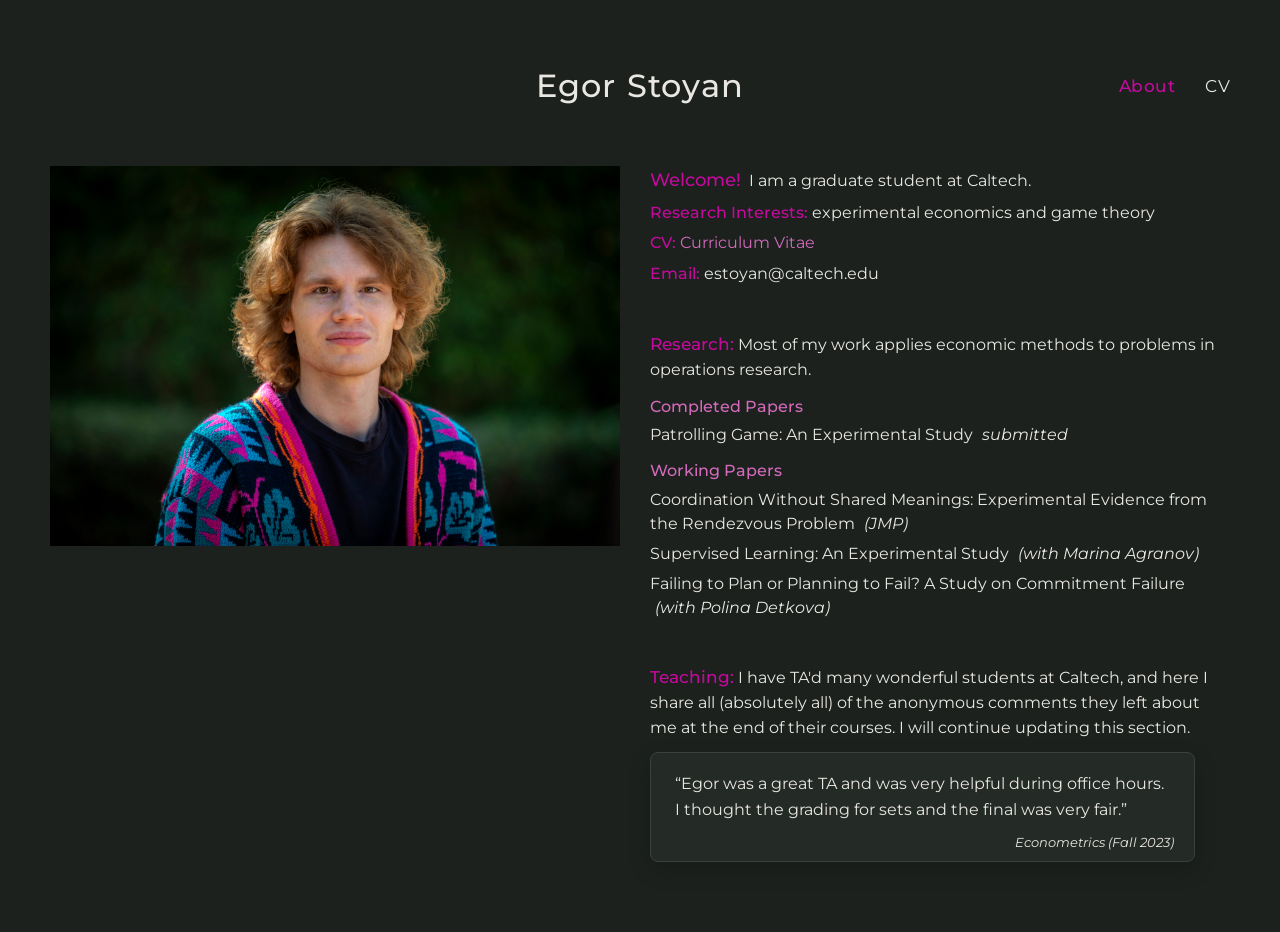
==== index.html @ 287d6bbd "Initial website" ====
<!DOCTYPE html>
<html lang="en">

<head>
    <meta charset="UTF-8">
    <meta name="viewport" content="width=device-width, initial-scale=1.0">

    <title>Egor Stoyan</title>

    <!-- Favicon -->
    <link rel="icon" href="images/favicon.ico">

    <!-- CSS -->
    <link rel="stylesheet" href="css/styles.css">

    <!-- Google Fonts -->
    <link
        href="https://fonts.googleapis.com/css2?family=Montserrat:wght@400;500;600;700&display=swap"
        rel="stylesheet">
</head>

<body>

    <!-- =========================
         HEADER
         ========================= -->

    <header class="site-header">

        <div class="site-name">
            Egor Stoyan
        </div>

        <nav class="navbar-links-container">

            <a href="/" class="current-page">
                About
            </a>

            <a href="cv.html">
                CV
            </a>

        </nav>

    </header>


    <!-- =========================
         PAGE CONTENT
         ========================= -->

    <div class="page-container">

        <div class="container">

            <div class="image">
                <img
                    src="images/your_image.jpg"
                    alt="Egor Stoyan"
                    width="570"
                    height="380">
            </div>

            <div class="text">


                <!-- =========================
                     PROFILE
                     ========================= -->

                <div class="profile-section">

                    <p class="intro-line">
                        <span class="welcome-inline">Welcome!</span>
                        I am a graduate student at Caltech.
                    </p>

                    <p class="profile-row">
                        <span class="profile-label">Research Interests:</span>
                        experimental economics and game theory
                    </p>

                    <p class="profile-row">
                        <span class="profile-label">CV:</span>
                        <a class="cv-link" href="cv.html">Curriculum Vitae</a>
                    </p>

                    <p class="profile-row">
                        <span class="profile-label">Email:</span>
                        estoyan@caltech.edu
                    </p>

                </div>


                <!-- =========================
                     RESEARCH
                     ========================= -->

                <div class="research-section">

                    <p class="research-line">
                        <span class="research-label">Research:</span>
                        Most of my work applies economic methods to problems in operations research.
                    </p>

                    <p class="subsection-heading">
                        Completed Papers
                    </p>

                    <div class="paper">
                        <span class="paper-title">
                            Patrolling Game: An Experimental Study
                        </span>
                        <span class="paper-note">
                            submitted
                        </span>
                    </div>

                    <p class="subsection-heading working-heading">
                        Working Papers
                    </p>

                    <div class="paper">
                        <span class="paper-title">
                            Coordination Without Shared Meanings: Experimental Evidence from the Rendezvous Problem
                        </span>
                        <span class="paper-note">
                            (JMP)
                        </span>
                    </div>

                    <div class="paper">
                        <span class="paper-title">
                            Supervised Learning: An Experimental Study
                        </span>
                        <span class="paper-note">
                            (with Marina Agranov)
                        </span>
                    </div>

                    <div class="paper">
                        <span class="paper-title">
                            Failing to Plan or Planning to Fail? A Study on Commitment Failure
                        </span>
                        <span class="paper-note">
                            (with Polina Detkova)
                        </span>
                    </div>

                </div>


                <!-- =========================
                     TEACHING
                     ========================= -->

                <div class="teaching-section">

                    <p class="teaching-line">
                        <span class="teaching-label">Teaching:</span>
                        I have TA'd many wonderful students at Caltech, and here I share all
                        (absolutely all) of the anonymous comments they left about me at the end
                        of their courses. I will continue updating this section.
                    </p>

                    <div class="feedback-wrapper">

                        <div class="feedback-card" id="feedback-card">

                            <div class="feedback-quote" id="feedback-quote">
                                “Egor was a great TA and was very helpful during office hours.
                                I thought the grading for sets and the final was very fair.”
                            </div>

                            <div class="feedback-course" id="feedback-course">
                                Econometrics (Fall 2023)
                            </div>

                        </div>

                    </div>

                </div>

            </div>

        </div>

    </div>


    <!-- =========================
         FEEDBACK ROTATION
         ========================= -->

    <script>

        const feedbacks = [

            {
                quote: "Egor was a great TA and was very helpful during office hours. I thought the grading for sets and the final was very fair.",
                course: "Econometrics (Fall 2023)"
            },

            {
                quote: "when taking points off on an assignment, maybe explain why you are taking points off rather just doing it.",
                course: "Introduction to Economics (Winter 2025)"
            }

        ];


        let currentFeedback = 0;

        const feedbackCard =
            document.getElementById("feedback-card");

        const feedbackQuote =
            document.getElementById("feedback-quote");

        const feedbackCourse =
            document.getElementById("feedback-course");


        function showNextFeedback() {

            feedbackCard.classList.add("flip-out");

            setTimeout(function () {

                currentFeedback =
                    (currentFeedback + 1) % feedbacks.length;

                feedbackQuote.textContent =
                    "“" + feedbacks[currentFeedback].quote + "”";

                feedbackCourse.textContent =
                    feedbacks[currentFeedback].course;

                feedbackCard.classList.remove("flip-out");
                feedbackCard.classList.add("flip-in");

                setTimeout(function () {
                    feedbackCard.classList.remove("flip-in");
                }, 450);

            }, 450);
        }


        setInterval(showNextFeedback, 40000);

    </script>

</body>
</html>
---- css/styles.css ----
/* myapp/static/myapp/css/styles.css */


/* =========================
   SPACING SYSTEM
   ========================= */

:root {
    --section-gap: 44px;
    --subsection-gap: 12px;
    --item-gap: 6px;
    --tight-gap: 4px;
}


/* =========================
   GENERAL PAGE STYLES
   ========================= */

body {
    background-color: #1c211e;
    color: #e9e7e2;

    margin: 0;

    font-family: 'Montserrat', sans-serif;
}

.page-container {
    margin-top: 0;
    margin-right: 30px;
    margin-bottom: 30px;
    margin-left: 30px;
}


/* =========================
   HEADER
   ========================= */

.site-header {
    position: relative;

    width: calc(100% - 60px);
    max-width: 1530px;

    min-height: 48px;

    margin: 62px auto 24px auto;
    padding: 0 20px;

    box-sizing: border-box;

    display: flex;
    align-items: center;
    justify-content: center;
}


/* Name */

.site-name {
    color: #e9e7e2;

    font-size: 1.98em;
    font-weight: 500;

    letter-spacing: 1.2px;
    line-height: 1;

    text-align: center;
}


/* About / CV */

.navbar-links-container {
    position: absolute;

    right: 20px;
    top: 50%;

    transform: translateY(-50%);

    display: flex;
    align-items: center;

    gap: 30px;
}

.navbar-links-container a {
    color: #e9e7e2;

    margin: 0;
    padding: 0;

    text-decoration: none;

    font-size: 1.05em;
    font-weight: 400;

    line-height: 1;
    letter-spacing: 0.5px;

    transition: color 0.3s;
}

.navbar-links-container a:hover {
    color: #ffffff;
    text-decoration: none;
}

.navbar-links-container .current-page {
    color: rgb(196, 10, 156);
    font-weight: 500;
}


/* =========================
   MAIN CONTAINER
   ========================= */

.container {
    padding: 32px 20px 40px 20px;

    display: flex;
    align-items: flex-start;
    justify-content: center;

    max-width: 1530px;
    margin: 0 auto;
}


/* =========================
   IMAGE
   ========================= */

.image {
    margin-right: 30px;
    flex-shrink: 0;
}


/* =========================
   MAIN TEXT
   ========================= */

.text {
    max-width: 890px;
    flex: 1;
}

p {
    margin: 0;
    line-height: 1.55;
}


/* =========================
   LINKS
   ========================= */

a {
    color: #a8c3b0;
    text-decoration: none;
}

a:hover {
    color: #ffffff;
    text-decoration: underline;
}


/* =========================
   PROFILE SECTION
   ========================= */

.profile-section {
    margin: 0;
}

.intro-line {
    margin-bottom: var(--item-gap);
}

.welcome-inline {
    color: rgb(196, 10, 156);

    font-weight: 500;
    font-size: 1.15em;

    margin-right: 4px;
}

.profile-row {
    margin-bottom: var(--item-gap);
}

.profile-row:last-child {
    margin-bottom: 0;
}

.profile-label {
    color: rgb(196, 10, 156);
    font-weight: 500;
}

.cv-link {
    color: #d36abb;
}

.cv-link:hover {
    color: rgb(196, 10, 156);
    text-decoration: underline;
}


/* =========================
   RESEARCH SECTION
   ========================= */

.research-section {
    margin-top: var(--section-gap);
}

.research-line {
    margin-bottom: var(--subsection-gap);
}

.research-label {
    color: rgb(196, 10, 156);

    font-weight: 500;
    font-size: 1.08em;
}


/* =========================
   RESEARCH SUBSECTIONS
   ========================= */

.subsection-heading {
    color: #d36abb;

    font-weight: 500;
    font-size: 1em;

    margin-top: 0;
    margin-bottom: var(--tight-gap);
}

.working-heading {
    margin-top: var(--subsection-gap);
}


/* =========================
   PAPERS
   ========================= */

.paper {
    margin-bottom: var(--item-gap);
    line-height: 1.5;
}

.paper-title {
    color: #e9e7e2;
    font-weight: 400;
}

.paper-note {
    color: #e9e7e2;

    font-style: italic;

    margin-left: 5px;

    white-space: nowrap;
}


/* =========================
   TEACHING SECTION
   ========================= */

.teaching-section {
    margin-top: var(--section-gap);
    width: 100%;
}

.teaching-line {
    width: 100%;
    margin-bottom: 0;
}

.teaching-label {
    color: rgb(196, 10, 156);

    font-weight: 500;
    font-size: 1.08em;
}


/* =========================
   TEACHING FEEDBACK CARD
   ========================= */

.feedback-wrapper {
    width: 94%;

    margin-top: var(--subsection-gap);
    margin-right: 0;
    margin-bottom: 0;
    margin-left: 0;

    perspective: 1200px;
}

.feedback-card {
    position: relative;

    width: 100%;
    min-height: 110px;

    padding: 18px 24px 36px 24px;

    background-color: #242a26;

    border: 1px solid #3b423d;
    border-radius: 8px;

    box-sizing: border-box;

    box-shadow:
        0 8px 22px rgba(0, 0, 0, 0.18);

    transform-origin: top center;
}


/* Feedback text */

.feedback-quote {
    color: #e9e7e2;

    font-size: 0.98em;
    font-weight: 400;

    line-height: 1.6;
}


/* Course information */

.feedback-course {
    position: absolute;

    right: 20px;
    bottom: 11px;

    color: #e9e7e2;

    font-size: 0.82em;
    font-style: italic;

    white-space: nowrap;
}


/* =========================
   CALENDAR FLIP ANIMATION
   ========================= */

.feedback-card.flip-out {
    animation: flipOut 0.45s ease-in forwards;
}

.feedback-card.flip-in {
    animation: flipIn 0.45s ease-out forwards;
}

@keyframes flipOut {

    from {
        transform: rotateX(0deg);
        opacity: 1;
    }

    to {
        transform: rotateX(-90deg);
        opacity: 0;
    }
}

@keyframes flipIn {

    from {
        transform: rotateX(90deg);
        opacity: 0;
    }

    to {
        transform: rotateX(0deg);
        opacity: 1;
    }
}


/* =========================
   CV PAGE
   ========================= */

.cv-page {
    max-width: 1100px;

    height: calc(100vh - 190px);

    margin: 0 auto;
    padding: 8px 20px 16px 20px;

    box-sizing: border-box;

    display: flex;
    flex-direction: column;
}


/* Download line */

.cv-download {
    margin: 0 0 12px 0;

    font-size: 1em;

    flex-shrink: 0;
}

.cv-download a {
    color: #d36abb;
    font-weight: 500;
}

.cv-download a:hover {
    color: rgb(196, 10, 156);
}


/* PDF */

.cv-pdf-container {
    width: 100%;

    flex: 1;
    min-height: 0;
}

.cv-pdf {
    display: block;

    width: 100%;
    height: 100%;

    border: 1px solid #3b423d;
    border-radius: 6px;

    box-sizing: border-box;

    background-color: #ffffff;
}


/* =========================
   OTHER HIGHLIGHTS
   ========================= */

.highlighted-email {
    color: rgb(196, 10, 156);
}

.news-heading {
    margin-top: var(--section-gap);
    color: rgb(196, 10, 156);
}


/* =========================
   SMALLER SCREENS
   ========================= */

@media (max-width: 900px) {

    .site-header {
        justify-content: flex-start;
    }

    .site-name {
        font-size: 1.7em;
    }

    .navbar-links-container {
        right: 20px;
        gap: 20px;
    }

    .container {
        flex-direction: column;
    }

    .image {
        margin-right: 0;
        margin-bottom: 30px;
    }

    .feedback-wrapper {
        width: 100%;
    }

    .cv-page {
        height: calc(100vh - 180px);
        padding-left: 0;
        padding-right: 0;
    }
}
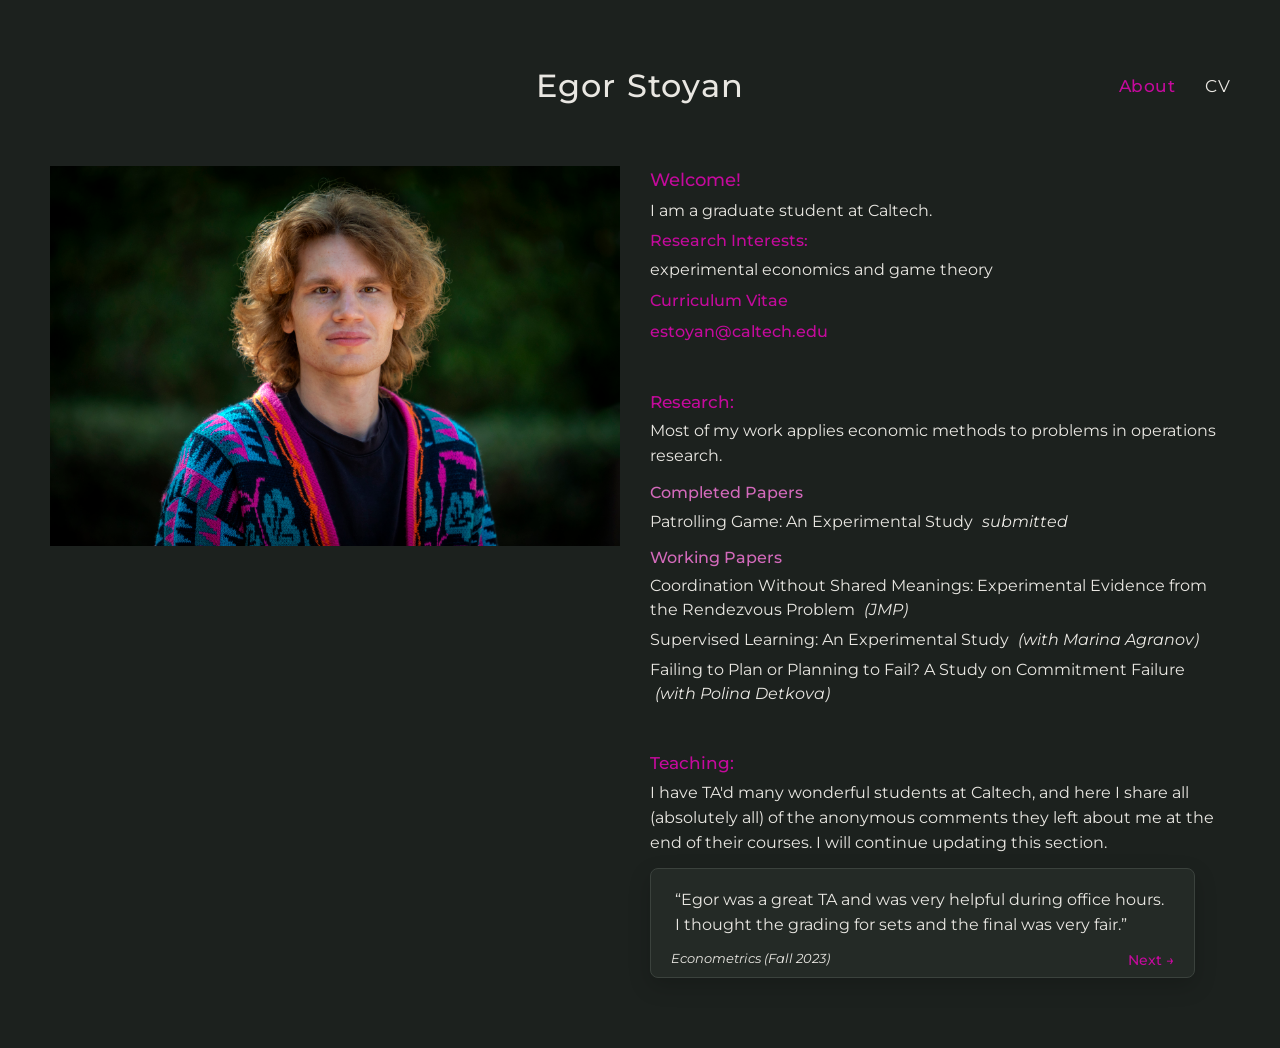
==== commit 82d8b90e: "Update website layout and mobile version" ====
--- a/index.html
+++ b/index.html
@@ -73,22 +73,30 @@
 
                     <p class="intro-line">
                         <span class="welcome-inline">Welcome!</span>
-                        I am a graduate student at Caltech.
+                        <span class="profile-value-block">
+                            I am a graduate student at Caltech.
+                        </span>
                     </p>
 
                     <p class="profile-row">
-                        <span class="profile-label">Research Interests:</span>
-                        experimental economics and game theory
+                        <span class="profile-label profile-label-block">
+                            Research Interests:
+                        </span>
+                        <span class="profile-value-block">
+                            experimental economics and game theory
+                        </span>
                     </p>
 
                     <p class="profile-row">
-                        <span class="profile-label">CV:</span>
-                        <a class="cv-link" href="cv.html">Curriculum Vitae</a>
+                        <a class="cv-link" href="cv.html">
+                            Curriculum Vitae
+                        </a>
                     </p>
 
                     <p class="profile-row">
-                        <span class="profile-label">Email:</span>
-                        estoyan@caltech.edu
+                        <span class="email-highlight">
+                            estoyan@caltech.edu
+                        </span>
                     </p>
 
                 </div>
@@ -178,6 +186,13 @@
                                 Econometrics (Fall 2023)
                             </div>
 
+                            <button
+                                class="feedback-next"
+                                id="feedback-next"
+                                type="button">
+                                Next →
+                            </button>
+
                         </div>
 
                     </div>
@@ -213,6 +228,8 @@
 
 
         let currentFeedback = 0;
+        let isFlipping = false;
+
 
         const feedbackCard =
             document.getElementById("feedback-card");
@@ -223,10 +240,20 @@
         const feedbackCourse =
             document.getElementById("feedback-course");
 
+        const feedbackNext =
+            document.getElementById("feedback-next");
+
 
         function showNextFeedback() {
 
+            if (isFlipping) {
+                return;
+            }
+
+            isFlipping = true;
+
             feedbackCard.classList.add("flip-out");
+
 
             setTimeout(function () {
 
@@ -242,15 +269,32 @@
                 feedbackCard.classList.remove("flip-out");
                 feedbackCard.classList.add("flip-in");
 
+
                 setTimeout(function () {
+
                     feedbackCard.classList.remove("flip-in");
+                    isFlipping = false;
+
                 }, 450);
 
             }, 450);
         }
 
 
-        setInterval(showNextFeedback, 40000);
+        let feedbackTimer =
+            setInterval(showNextFeedback, 40000);
+
+
+        feedbackNext.addEventListener("click", function () {
+
+            clearInterval(feedbackTimer);
+
+            showNextFeedback();
+
+            feedbackTimer =
+                setInterval(showNextFeedback, 40000);
+
+        });
 
     </script>
 
--- a/css/styles.css
+++ b/css/styles.css
@@ -1,4 +1,4 @@
-/* myapp/static/myapp/css/styles.css */
+/* static_site/css/styles.css */
 
 
 /* =========================
@@ -149,6 +149,7 @@
 .text {
     max-width: 890px;
     flex: 1;
+    min-width: 0;
 }
 
 p {
@@ -180,18 +181,25 @@
     margin: 0;
 }
 
+
+/* Welcome + Caltech */
+
 .intro-line {
     margin-bottom: var(--item-gap);
 }
 
 .welcome-inline {
-    color: rgb(196, 10, 156);
-
+    display: block;
+
+    color: rgb(196, 10, 156);
     font-weight: 500;
     font-size: 1.15em;
 
-    margin-right: 4px;
-}
+    margin-bottom: var(--tight-gap);
+}
+
+
+/* Profile rows */
 
 .profile-row {
     margin-bottom: var(--item-gap);
@@ -206,13 +214,34 @@
     font-weight: 500;
 }
 
+.profile-label-block {
+    display: block;
+    margin-bottom: var(--tight-gap);
+}
+
+.profile-value-block {
+    display: block;
+}
+
+
+/* CV */
+
 .cv-link {
-    color: #d36abb;
+    color: rgb(196, 10, 156);
+    font-weight: 500;
 }
 
 .cv-link:hover {
-    color: rgb(196, 10, 156);
+    color: #ffffff;
     text-decoration: underline;
+}
+
+
+/* Email */
+
+.email-highlight {
+    color: rgb(196, 10, 156);
+    font-weight: 500;
 }
 
 
@@ -229,10 +258,14 @@
 }
 
 .research-label {
+    display: block;
+
     color: rgb(196, 10, 156);
 
     font-weight: 500;
     font-size: 1.08em;
+
+    margin-bottom: var(--tight-gap);
 }
 
 
@@ -295,10 +328,14 @@
 }
 
 .teaching-label {
+    display: block;
+
     color: rgb(196, 10, 156);
 
     font-weight: 500;
     font-size: 1.08em;
+
+    margin-bottom: var(--tight-gap);
 }
 
 
@@ -323,7 +360,7 @@
     width: 100%;
     min-height: 110px;
 
-    padding: 18px 24px 36px 24px;
+    padding: 18px 24px 38px 24px;
 
     background-color: #242a26;
 
@@ -351,12 +388,12 @@
 }
 
 
-/* Course information */
+/* Course information — bottom left */
 
 .feedback-course {
     position: absolute;
 
-    right: 20px;
+    left: 20px;
     bottom: 11px;
 
     color: #e9e7e2;
@@ -365,6 +402,41 @@
     font-style: italic;
 
     white-space: nowrap;
+}
+
+
+/* Next — bottom right */
+
+.feedback-next {
+    position: absolute;
+
+    right: 20px;
+    bottom: 9px;
+
+    margin: 0;
+    padding: 0;
+
+    border: none;
+    outline: none;
+    background: none;
+
+    color: rgb(196, 10, 156);
+
+    font-family: 'Montserrat', sans-serif;
+    font-size: 0.86em;
+    font-weight: 500;
+
+    cursor: pointer;
+
+    transition: color 0.2s ease;
+}
+
+.feedback-next:hover {
+    color: #d36abb;
+}
+
+.feedback-next:focus-visible {
+    text-decoration: underline;
 }
 
 
@@ -408,7 +480,7 @@
 
 
 /* =========================
-   CV PAGE
+   CV PAGE — DESKTOP
    ========================= */
 
 .cv-page {
@@ -446,7 +518,7 @@
 }
 
 
-/* PDF */
+/* Embedded PDF */
 
 .cv-pdf-container {
     width: 100%;
@@ -470,6 +542,13 @@
 }
 
 
+/* Mobile CV is hidden on desktop */
+
+.cv-mobile-view {
+    display: none;
+}
+
+
 /* =========================
    OTHER HIGHLIGHTS
    ========================= */
@@ -484,41 +563,346 @@
 }
 
 
-/* =========================
-   SMALLER SCREENS
-   ========================= */
+/* =========================================================
+   TABLETS / SMALLER SCREENS
+   ========================================================= */
 
 @media (max-width: 900px) {
 
+    body {
+        overflow-x: hidden;
+    }
+
+    .page-container {
+        margin-left: 0;
+        margin-right: 0;
+        margin-bottom: 25px;
+    }
+
+
+    /* Header */
+
     .site-header {
-        justify-content: flex-start;
+        position: relative;
+
+        width: 100%;
+        max-width: none;
+        min-height: 0;
+
+        margin: 40px 0 30px 0;
+        padding: 0 24px;
+
+        box-sizing: border-box;
+
+        display: flex;
+        flex-direction: column;
+        align-items: center;
+        justify-content: center;
+
+        gap: 20px;
     }
 
     .site-name {
-        font-size: 1.7em;
+        font-size: 1.85em;
+        text-align: center;
     }
 
     .navbar-links-container {
-        right: 20px;
-        gap: 20px;
-    }
+        position: static;
+
+        right: auto;
+        top: auto;
+
+        transform: none;
+
+        display: flex;
+        justify-content: center;
+        align-items: center;
+
+        gap: 32px;
+    }
+
+
+    /* Main content */
 
     .container {
+        width: 100%;
+        max-width: none;
+
+        padding: 0 24px 35px 24px;
+
+        box-sizing: border-box;
+
+        display: flex;
         flex-direction: column;
-    }
+        align-items: stretch;
+    }
+
+
+    /* Image */
 
     .image {
-        margin-right: 0;
-        margin-bottom: 30px;
-    }
+        width: 100%;
+
+        margin: 0 0 30px 0;
+
+        display: flex;
+        justify-content: center;
+    }
+
+    .image img {
+        width: 100%;
+        max-width: 570px;
+        height: auto;
+
+        display: block;
+    }
+
+
+    /* Text */
+
+    .text {
+        width: 100%;
+        max-width: none;
+        min-width: 0;
+    }
+
+
+    /* Feedback */
 
     .feedback-wrapper {
         width: 100%;
     }
 
+
+    /* =========================
+       CV — MOBILE / TABLET
+       ========================= */
+
     .cv-page {
-        height: calc(100vh - 180px);
-        padding-left: 0;
-        padding-right: 0;
+        width: 100%;
+        max-width: 600px;
+
+        height: auto;
+
+        margin: 0 auto;
+        padding: 10px 24px 40px 24px;
+
+        box-sizing: border-box;
+
+        display: block;
+    }
+
+
+    /* Hide embedded PDF */
+
+    .cv-pdf-container {
+        display: none;
+    }
+
+
+    /* Hide desktop download line */
+
+    .cv-download {
+        display: none;
+    }
+
+
+    /* Show mobile viewer */
+
+    .cv-mobile-view {
+        display: block;
+
+        width: 100%;
+
+        padding: 26px 24px;
+
+        box-sizing: border-box;
+
+        background-color: #242a26;
+
+        border: 1px solid #3b423d;
+        border-radius: 8px;
+
+        text-align: center;
+    }
+
+    .cv-mobile-text {
+        margin: 0 0 20px 0;
+
+        color: #e9e7e2;
+
+        font-size: 0.96em;
+        line-height: 1.55;
+    }
+
+    .cv-mobile-button {
+        display: inline-flex;
+
+        align-items: center;
+        justify-content: center;
+
+        min-height: 44px;
+
+        padding: 0 22px;
+
+        box-sizing: border-box;
+
+        color: rgb(196, 10, 156);
+
+        border: 1px solid rgb(196, 10, 156);
+        border-radius: 6px;
+
+        font-size: 0.95em;
+        font-weight: 500;
+
+        text-decoration: none;
+
+        transition:
+            color 0.2s ease,
+            border-color 0.2s ease;
+    }
+
+    .cv-mobile-button:hover {
+        color: #d36abb;
+        border-color: #d36abb;
+        text-decoration: none;
+    }
+}
+
+
+/* =========================================================
+   PHONES
+   ========================================================= */
+
+@media (max-width: 600px) {
+
+    :root {
+        --section-gap: 34px;
+        --subsection-gap: 10px;
+        --item-gap: 6px;
+        --tight-gap: 4px;
+    }
+
+
+    /* Header */
+
+    .site-header {
+        margin-top: 32px;
+        margin-bottom: 28px;
+
+        padding-left: 18px;
+        padding-right: 18px;
+
+        gap: 18px;
+    }
+
+    .site-name {
+        font-size: 1.75em;
+    }
+
+    .navbar-links-container {
+        gap: 28px;
+    }
+
+    .navbar-links-container a {
+        font-size: 1em;
+    }
+
+
+    /* Main page */
+
+    .container {
+        padding-left: 18px;
+        padding-right: 18px;
+        padding-bottom: 30px;
+    }
+
+
+    /* Photo */
+
+    .image {
+        margin-bottom: 26px;
+    }
+
+    .image img {
+        width: 100%;
+        max-width: 100%;
+        height: auto;
+    }
+
+
+    /* Typography */
+
+    .welcome-inline {
+        font-size: 1.12em;
+    }
+
+    .research-label,
+    .teaching-label {
+        font-size: 1.05em;
+    }
+
+
+    /* Papers */
+
+    .paper {
+        line-height: 1.55;
+    }
+
+    .paper-note {
+        white-space: normal;
+        margin-left: 4px;
+    }
+
+
+    /* Teaching feedback */
+
+    .feedback-wrapper {
+        width: 100%;
+    }
+
+    .feedback-card {
+        min-height: 125px;
+
+        padding: 16px 18px 42px 18px;
+    }
+
+    .feedback-quote {
+        font-size: 0.95em;
+        line-height: 1.55;
+    }
+
+    .feedback-course {
+        left: 18px;
+        bottom: 11px;
+
+        max-width: 65%;
+
+        font-size: 0.75em;
+
+        white-space: normal;
+    }
+
+    .feedback-next {
+        right: 18px;
+        bottom: 9px;
+    }
+
+
+    /* CV */
+
+    .cv-page {
+        padding-left: 18px;
+        padding-right: 18px;
+        padding-bottom: 30px;
+    }
+
+    .cv-mobile-view {
+        padding: 24px 18px;
+    }
+
+    .cv-mobile-button {
+        width: 100%;
     }
 }
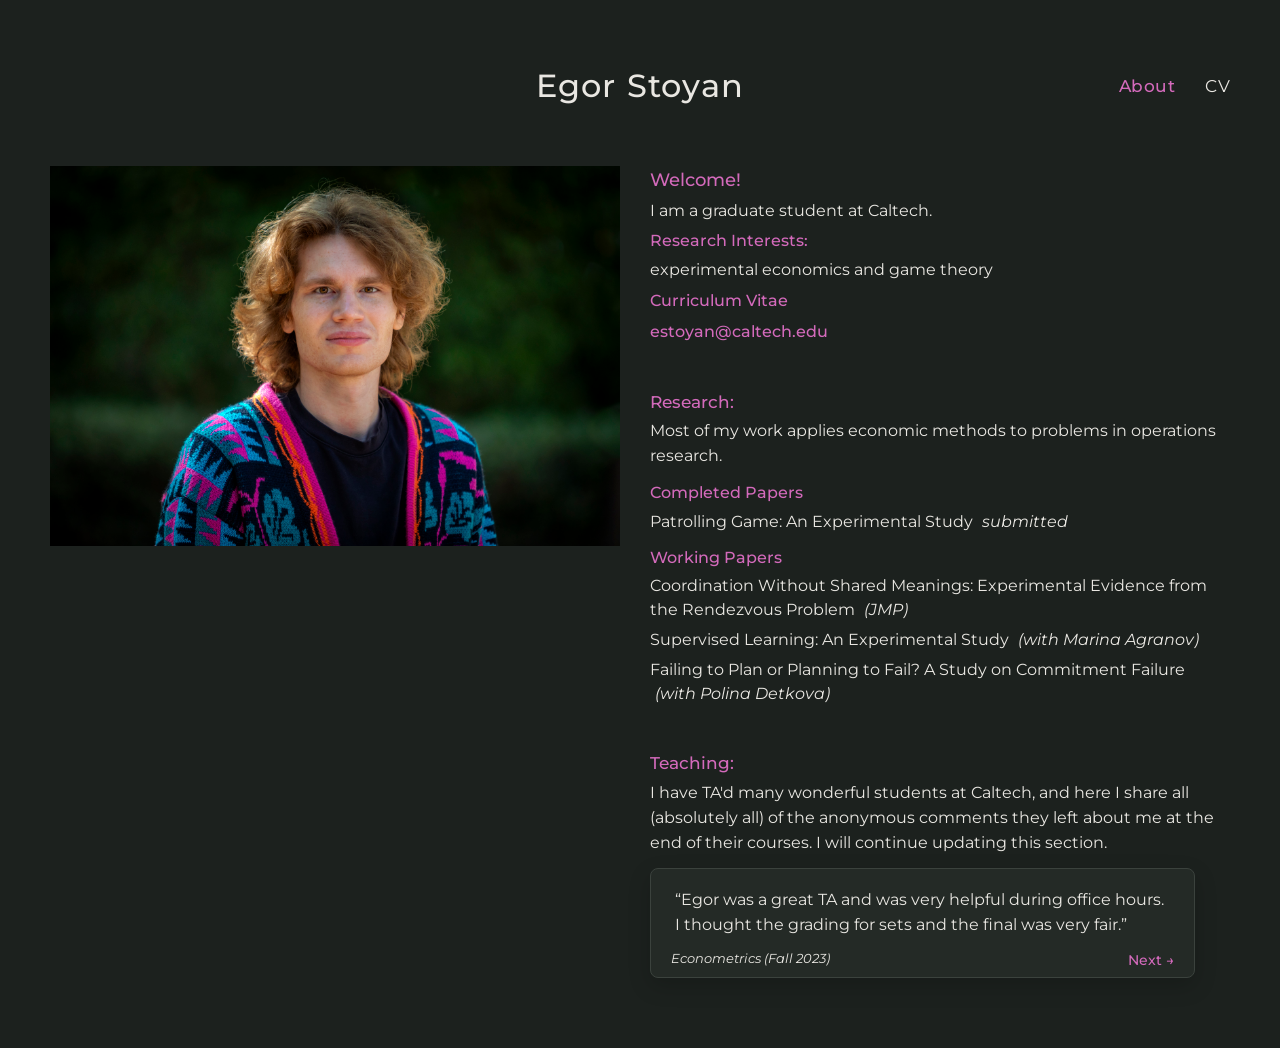
==== commit 464f6d90: "Update website" ====
--- a/index.html
+++ b/index.html
@@ -215,6 +215,11 @@
         const feedbacks = [
 
             {
+                quote: "He was very helpful at graphically explaining concepts, graded in a very timely manner, and was very encouraging to student learning.",
+                course: "Introduction to Economics (Winter 2026)"
+            },
+
+            {
                 quote: "Egor was a great TA and was very helpful during office hours. I thought the grading for sets and the final was very fair.",
                 course: "Econometrics (Fall 2023)"
             },
@@ -222,7 +227,22 @@
             {
                 quote: "when taking points off on an assignment, maybe explain why you are taking points off rather just doing it.",
                 course: "Introduction to Economics (Winter 2025)"
-            }
+            },
+
+            {
+                quote: "Egor was super patient and helpful! He also explained concepts very well and made sure we understood the underlying concepts.",
+                course: "Introduction to Economics (Winter 2025)"
+            },
+
+            {
+                quote: "Office hours were helpful and well-run.",
+                course: "Introduction to Economics (Winter 2025)"
+            },
+
+            {
+                quote: "I liked how helpful this ta was, because he gave us efficient feedback and checked our values to make sure we were right.",
+                course: "Introduction to Economics (Winter 2026)"
+            },
 
         ];
 
--- a/css/styles.css
+++ b/css/styles.css
@@ -2,10 +2,12 @@
 
 
 /* =========================
-   SPACING SYSTEM
+   COLORS + SPACING
    ========================= */
 
 :root {
+    --accent: #d36abb;
+
     --section-gap: 44px;
     --subsection-gap: 12px;
     --item-gap: 6px;
@@ -56,9 +58,6 @@
     justify-content: center;
 }
 
-
-/* Name */
-
 .site-name {
     color: #e9e7e2;
 
@@ -111,7 +110,7 @@
 }
 
 .navbar-links-container .current-page {
-    color: rgb(196, 10, 156);
+    color: var(--accent);
     font-weight: 500;
 }
 
@@ -163,7 +162,7 @@
    ========================= */
 
 a {
-    color: #a8c3b0;
+    color: var(--accent);
     text-decoration: none;
 }
 
@@ -181,9 +180,6 @@
     margin: 0;
 }
 
-
-/* Welcome + Caltech */
-
 .intro-line {
     margin-bottom: var(--item-gap);
 }
@@ -191,15 +187,13 @@
 .welcome-inline {
     display: block;
 
-    color: rgb(196, 10, 156);
+    color: var(--accent);
+
     font-weight: 500;
     font-size: 1.15em;
 
     margin-bottom: var(--tight-gap);
 }
-
-
-/* Profile rows */
 
 .profile-row {
     margin-bottom: var(--item-gap);
@@ -210,7 +204,7 @@
 }
 
 .profile-label {
-    color: rgb(196, 10, 156);
+    color: var(--accent);
     font-weight: 500;
 }
 
@@ -227,7 +221,7 @@
 /* CV */
 
 .cv-link {
-    color: rgb(196, 10, 156);
+    color: var(--accent);
     font-weight: 500;
 }
 
@@ -240,7 +234,7 @@
 /* Email */
 
 .email-highlight {
-    color: rgb(196, 10, 156);
+    color: var(--accent);
     font-weight: 500;
 }
 
@@ -260,7 +254,7 @@
 .research-label {
     display: block;
 
-    color: rgb(196, 10, 156);
+    color: var(--accent);
 
     font-weight: 500;
     font-size: 1.08em;
@@ -274,7 +268,7 @@
    ========================= */
 
 .subsection-heading {
-    color: #d36abb;
+    color: var(--accent);
 
     font-weight: 500;
     font-size: 1em;
@@ -330,7 +324,7 @@
 .teaching-label {
     display: block;
 
-    color: rgb(196, 10, 156);
+    color: var(--accent);
 
     font-weight: 500;
     font-size: 1.08em;
@@ -375,9 +369,6 @@
     transform-origin: top center;
 }
 
-
-/* Feedback text */
-
 .feedback-quote {
     color: #e9e7e2;
 
@@ -388,7 +379,7 @@
 }
 
 
-/* Course information — bottom left */
+/* Course — bottom left */
 
 .feedback-course {
     position: absolute;
@@ -420,7 +411,7 @@
     outline: none;
     background: none;
 
-    color: rgb(196, 10, 156);
+    color: var(--accent);
 
     font-family: 'Montserrat', sans-serif;
     font-size: 0.86em;
@@ -432,7 +423,7 @@
 }
 
 .feedback-next:hover {
-    color: #d36abb;
+    color: #ffffff;
 }
 
 .feedback-next:focus-visible {
@@ -441,7 +432,7 @@
 
 
 /* =========================
-   CALENDAR FLIP ANIMATION
+   FLIP ANIMATION
    ========================= */
 
 .feedback-card.flip-out {
@@ -509,12 +500,12 @@
 }
 
 .cv-download a {
-    color: #d36abb;
+    color: var(--accent);
     font-weight: 500;
 }
 
 .cv-download a:hover {
-    color: rgb(196, 10, 156);
+    color: #ffffff;
 }
 
 
@@ -542,7 +533,11 @@
 }
 
 
-/* Mobile CV is hidden on desktop */
+/*
+   IMPORTANT:
+   Mobile CV block is always hidden by default.
+   It is enabled ONLY in the phone media query below.
+*/
 
 .cv-mobile-view {
     display: none;
@@ -554,12 +549,12 @@
    ========================= */
 
 .highlighted-email {
-    color: rgb(196, 10, 156);
+    color: var(--accent);
 }
 
 .news-heading {
     margin-top: var(--section-gap);
-    color: rgb(196, 10, 156);
+    color: var(--accent);
 }
 
 
@@ -623,7 +618,7 @@
     }
 
 
-    /* Main content */
+    /* Main */
 
     .container {
         width: 100%;
@@ -675,98 +670,25 @@
     }
 
 
-    /* =========================
-       CV — MOBILE / TABLET
-       ========================= */
+    /*
+       CV remains the normal embedded PDF
+       on tablets / small desktop windows.
+    */
 
     .cv-page {
         width: 100%;
-        max-width: 600px;
-
-        height: auto;
+        max-width: 1100px;
+
+        height: calc(100vh - 180px);
 
         margin: 0 auto;
-        padding: 10px 24px 40px 24px;
+        padding: 0 24px 30px 24px;
 
         box-sizing: border-box;
-
-        display: block;
-    }
-
-
-    /* Hide embedded PDF */
-
-    .cv-pdf-container {
+    }
+
+    .cv-mobile-view {
         display: none;
-    }
-
-
-    /* Hide desktop download line */
-
-    .cv-download {
-        display: none;
-    }
-
-
-    /* Show mobile viewer */
-
-    .cv-mobile-view {
-        display: block;
-
-        width: 100%;
-
-        padding: 26px 24px;
-
-        box-sizing: border-box;
-
-        background-color: #242a26;
-
-        border: 1px solid #3b423d;
-        border-radius: 8px;
-
-        text-align: center;
-    }
-
-    .cv-mobile-text {
-        margin: 0 0 20px 0;
-
-        color: #e9e7e2;
-
-        font-size: 0.96em;
-        line-height: 1.55;
-    }
-
-    .cv-mobile-button {
-        display: inline-flex;
-
-        align-items: center;
-        justify-content: center;
-
-        min-height: 44px;
-
-        padding: 0 22px;
-
-        box-sizing: border-box;
-
-        color: rgb(196, 10, 156);
-
-        border: 1px solid rgb(196, 10, 156);
-        border-radius: 6px;
-
-        font-size: 0.95em;
-        font-weight: 500;
-
-        text-decoration: none;
-
-        transition:
-            color 0.2s ease,
-            border-color 0.2s ease;
-    }
-
-    .cv-mobile-button:hover {
-        color: #d36abb;
-        border-color: #d36abb;
-        text-decoration: none;
     }
 }
 
@@ -810,7 +732,7 @@
     }
 
 
-    /* Main page */
+    /* Main */
 
     .container {
         padding-left: 18px;
@@ -856,7 +778,7 @@
     }
 
 
-    /* Teaching feedback */
+    /* Feedback */
 
     .feedback-wrapper {
         width: 100%;
@@ -890,19 +812,98 @@
     }
 
 
-    /* CV */
+    /* =========================
+       CV — PHONE ONLY
+       ========================= */
 
     .cv-page {
+        width: 100%;
+        max-width: 600px;
+
+        height: auto;
+
+        margin: 0 auto;
+
         padding-left: 18px;
         padding-right: 18px;
         padding-bottom: 30px;
-    }
+
+        box-sizing: border-box;
+
+        display: block;
+    }
+
+
+    /* Hide desktop PDF on phone */
+
+    .cv-pdf-container {
+        display: none;
+    }
+
+    .cv-download {
+        display: none;
+    }
+
+
+    /* Show mobile CV button */
 
     .cv-mobile-view {
+        display: block;
+
+        width: 100%;
+
         padding: 24px 18px;
+
+        box-sizing: border-box;
+
+        background-color: #242a26;
+
+        border: 1px solid #3b423d;
+        border-radius: 8px;
+
+        text-align: center;
+    }
+
+    .cv-mobile-text {
+        margin: 0 0 20px 0;
+
+        color: #e9e7e2;
+
+        font-size: 0.96em;
+        line-height: 1.55;
     }
 
     .cv-mobile-button {
-        width: 100%;
+        display: inline-flex;
+
+        width: 100%;
+        min-height: 44px;
+
+        align-items: center;
+        justify-content: center;
+
+        padding: 0 22px;
+
+        box-sizing: border-box;
+
+        color: var(--accent);
+
+        border: 1px solid var(--accent);
+        border-radius: 6px;
+
+        font-size: 0.95em;
+        font-weight: 500;
+
+        text-decoration: none;
+
+        transition:
+            color 0.2s ease,
+            border-color 0.2s ease;
+    }
+
+    .cv-mobile-button:hover {
+        color: #ffffff;
+        border-color: #ffffff;
+        text-decoration: none;
     }
 }
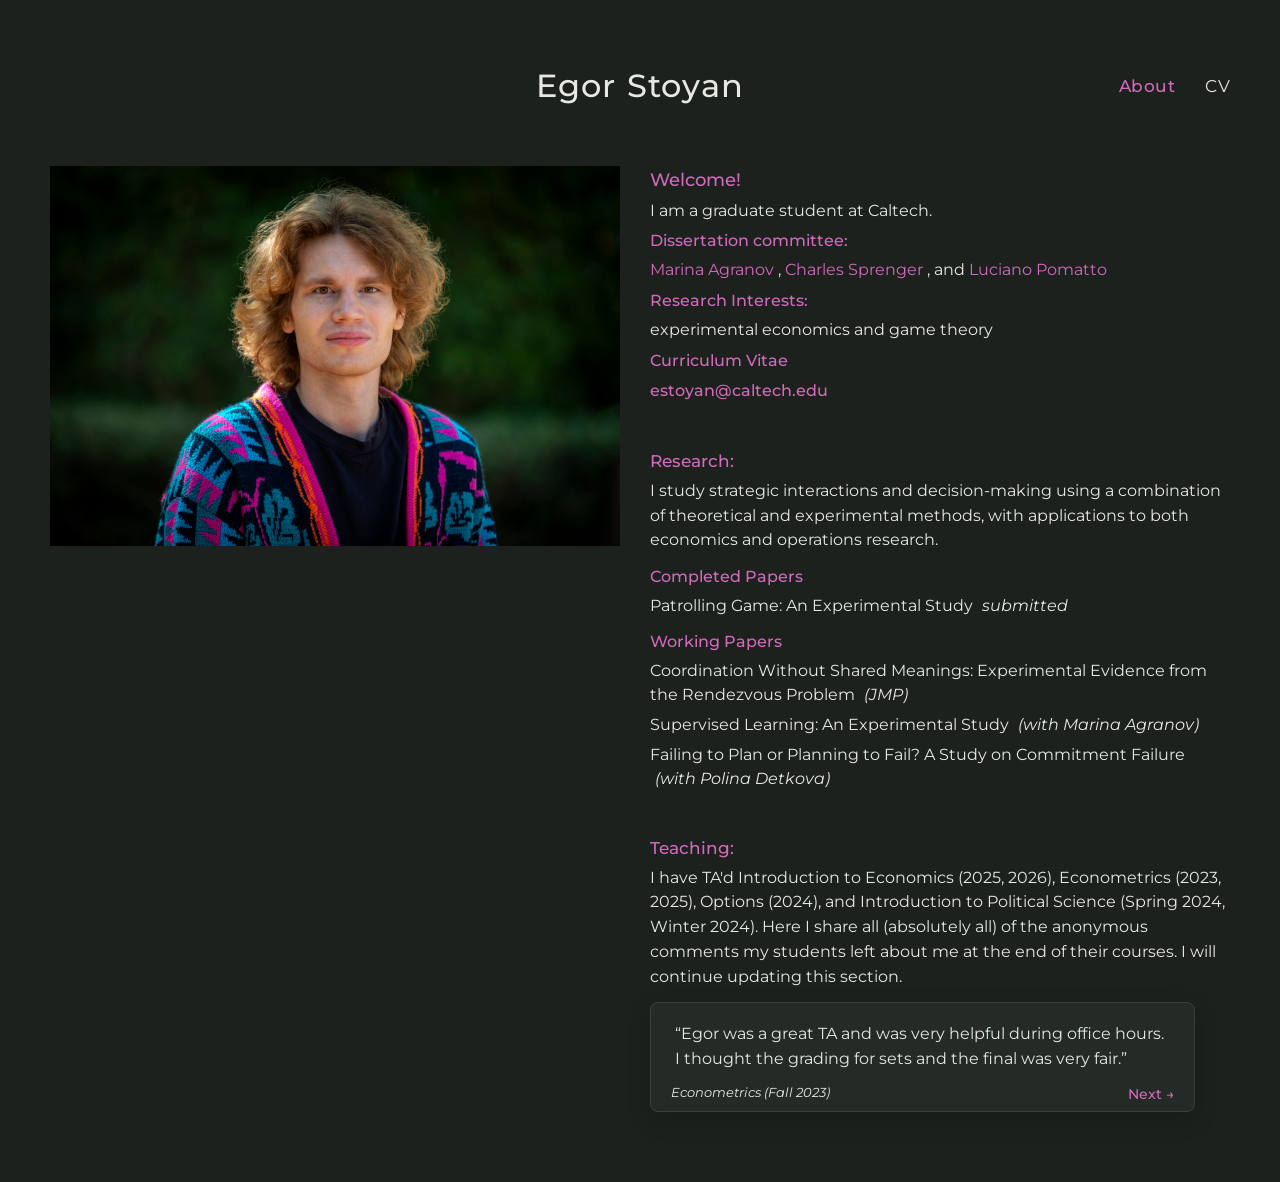
==== commit df249097: "Update website" ====
--- a/index.html
+++ b/index.html
@@ -7,13 +7,10 @@
 
     <title>Egor Stoyan</title>
 
-    <!-- Favicon -->
     <link rel="icon" href="images/favicon.ico">
 
-    <!-- CSS -->
     <link rel="stylesheet" href="css/styles.css">
 
-    <!-- Google Fonts -->
     <link
         href="https://fonts.googleapis.com/css2?family=Montserrat:wght@400;500;600;700&display=swap"
         rel="stylesheet">
@@ -72,20 +69,64 @@
                 <div class="profile-section">
 
                     <p class="intro-line">
-                        <span class="welcome-inline">Welcome!</span>
+                        <span class="welcome-inline">
+                            Welcome!
+                        </span>
+
                         <span class="profile-value-block">
                             I am a graduate student at Caltech.
                         </span>
                     </p>
 
+
                     <p class="profile-row">
+
+                        <span class="profile-label profile-label-block">
+                            Dissertation committee:
+                        </span>
+
+                        <span class="profile-value-block committee-links">
+
+                            <a
+                                href="https://agranov.caltech.edu/"
+                                target="_blank"
+                                rel="noopener noreferrer">
+                                Marina Agranov
+                            </a>,
+
+                            <a
+                                href="https://www.hss.caltech.edu/people/charles-sprenger"
+                                target="_blank"
+                                rel="noopener noreferrer">
+                                Charles Sprenger
+                            </a>,
+
+                            and
+
+                            <a
+                                href="https://www.its.caltech.edu/~lpomatto/"
+                                target="_blank"
+                                rel="noopener noreferrer">
+                                Luciano Pomatto
+                            </a>
+
+                        </span>
+
+                    </p>
+
+
+                    <p class="profile-row">
+
                         <span class="profile-label profile-label-block">
                             Research Interests:
                         </span>
+
                         <span class="profile-value-block">
                             experimental economics and game theory
                         </span>
-                    </p>
+
+                    </p>
+
 
                     <p class="profile-row">
                         <a class="cv-link" href="cv.html">
@@ -93,6 +134,7 @@
                         </a>
                     </p>
 
+
                     <p class="profile-row">
                         <span class="email-highlight">
                             estoyan@caltech.edu
@@ -109,52 +151,76 @@
                 <div class="research-section">
 
                     <p class="research-line">
-                        <span class="research-label">Research:</span>
-                        Most of my work applies economic methods to problems in operations research.
-                    </p>
+
+                        <span class="research-label">
+                            Research:
+                        </span>
+
+                        I study strategic interactions and decision-making using a combination of
+                        theoretical and experimental methods, with applications to both economics
+                        and operations research.
+
+                    </p>
+
 
                     <p class="subsection-heading">
                         Completed Papers
                     </p>
 
                     <div class="paper">
+
                         <span class="paper-title">
                             Patrolling Game: An Experimental Study
                         </span>
+
                         <span class="paper-note">
                             submitted
                         </span>
-                    </div>
+
+                    </div>
+
 
                     <p class="subsection-heading working-heading">
                         Working Papers
                     </p>
 
+
                     <div class="paper">
+
                         <span class="paper-title">
                             Coordination Without Shared Meanings: Experimental Evidence from the Rendezvous Problem
                         </span>
+
                         <span class="paper-note">
                             (JMP)
                         </span>
-                    </div>
+
+                    </div>
+
 
                     <div class="paper">
+
                         <span class="paper-title">
                             Supervised Learning: An Experimental Study
                         </span>
+
                         <span class="paper-note">
                             (with Marina Agranov)
                         </span>
-                    </div>
+
+                    </div>
+
 
                     <div class="paper">
+
                         <span class="paper-title">
                             Failing to Plan or Planning to Fail? A Study on Commitment Failure
                         </span>
+
                         <span class="paper-note">
                             (with Polina Detkova)
                         </span>
+
                     </div>
 
                 </div>
@@ -167,23 +233,33 @@
                 <div class="teaching-section">
 
                     <p class="teaching-line">
-                        <span class="teaching-label">Teaching:</span>
-                        I have TA'd many wonderful students at Caltech, and here I share all
-                        (absolutely all) of the anonymous comments they left about me at the end
-                        of their courses. I will continue updating this section.
-                    </p>
+
+                        <span class="teaching-label">
+                            Teaching:
+                        </span>
+
+                        I have TA'd Introduction to Economics (2025, 2026),
+                        Econometrics (2023, 2025),
+                        Options (2024),
+                        and Introduction to Political Science (Spring 2024, Winter 2024).
+                        Here I share all (absolutely all) of the anonymous comments my students
+                        left about me at the end of their courses. I will continue updating this section.
+
+                    </p>
+
 
                     <div class="feedback-wrapper">
 
                         <div class="feedback-card" id="feedback-card">
 
-                            <div class="feedback-quote" id="feedback-quote">
-                                “Egor was a great TA and was very helpful during office hours.
-                                I thought the grading for sets and the final was very fair.”
+                            <div
+                                class="feedback-quote"
+                                id="feedback-quote">
                             </div>
 
-                            <div class="feedback-course" id="feedback-course">
-                                Econometrics (Fall 2023)
+                            <div
+                                class="feedback-course"
+                                id="feedback-course">
                             </div>
 
                             <button
@@ -215,11 +291,6 @@
         const feedbacks = [
 
             {
-                quote: "He was very helpful at graphically explaining concepts, graded in a very timely manner, and was very encouraging to student learning.",
-                course: "Introduction to Economics (Winter 2026)"
-            },
-
-            {
                 quote: "Egor was a great TA and was very helpful during office hours. I thought the grading for sets and the final was very fair.",
                 course: "Econometrics (Fall 2023)"
             },
@@ -227,22 +298,7 @@
             {
                 quote: "when taking points off on an assignment, maybe explain why you are taking points off rather just doing it.",
                 course: "Introduction to Economics (Winter 2025)"
-            },
-
-            {
-                quote: "Egor was super patient and helpful! He also explained concepts very well and made sure we understood the underlying concepts.",
-                course: "Introduction to Economics (Winter 2025)"
-            },
-
-            {
-                quote: "Office hours were helpful and well-run.",
-                course: "Introduction to Economics (Winter 2025)"
-            },
-
-            {
-                quote: "I liked how helpful this ta was, because he gave us efficient feedback and checked our values to make sure we were right.",
-                course: "Introduction to Economics (Winter 2026)"
-            },
+            }
 
         ];
 
@@ -262,6 +318,17 @@
 
         const feedbackNext =
             document.getElementById("feedback-next");
+
+
+        function renderFeedback(index) {
+
+            feedbackQuote.textContent =
+                "“" + feedbacks[index].quote + "”";
+
+            feedbackCourse.textContent =
+                feedbacks[index].course;
+
+        }
 
 
         function showNextFeedback() {
@@ -280,11 +347,7 @@
                 currentFeedback =
                     (currentFeedback + 1) % feedbacks.length;
 
-                feedbackQuote.textContent =
-                    "“" + feedbacks[currentFeedback].quote + "”";
-
-                feedbackCourse.textContent =
-                    feedbacks[currentFeedback].course;
+                renderFeedback(currentFeedback);
 
                 feedbackCard.classList.remove("flip-out");
                 feedbackCard.classList.add("flip-in");
@@ -298,7 +361,16 @@
                 }, 450);
 
             }, 450);
+
         }
+
+
+        /*
+         * Explicitly render feedback #0 when the page loads.
+         * The first press of Next therefore renders feedback #1.
+         */
+
+        renderFeedback(currentFeedback);
 
 
         let feedbackTimer =
--- a/css/styles.css
+++ b/css/styles.css
@@ -217,6 +217,18 @@
     display: block;
 }
 
+/* Dissertation committee */
+
+.committee-links a {
+    color: var(--accent);
+    font-weight: 400;
+}
+
+.committee-links a:hover {
+    color: #ffffff;
+    text-decoration: underline;
+}
+
 
 /* CV */
 
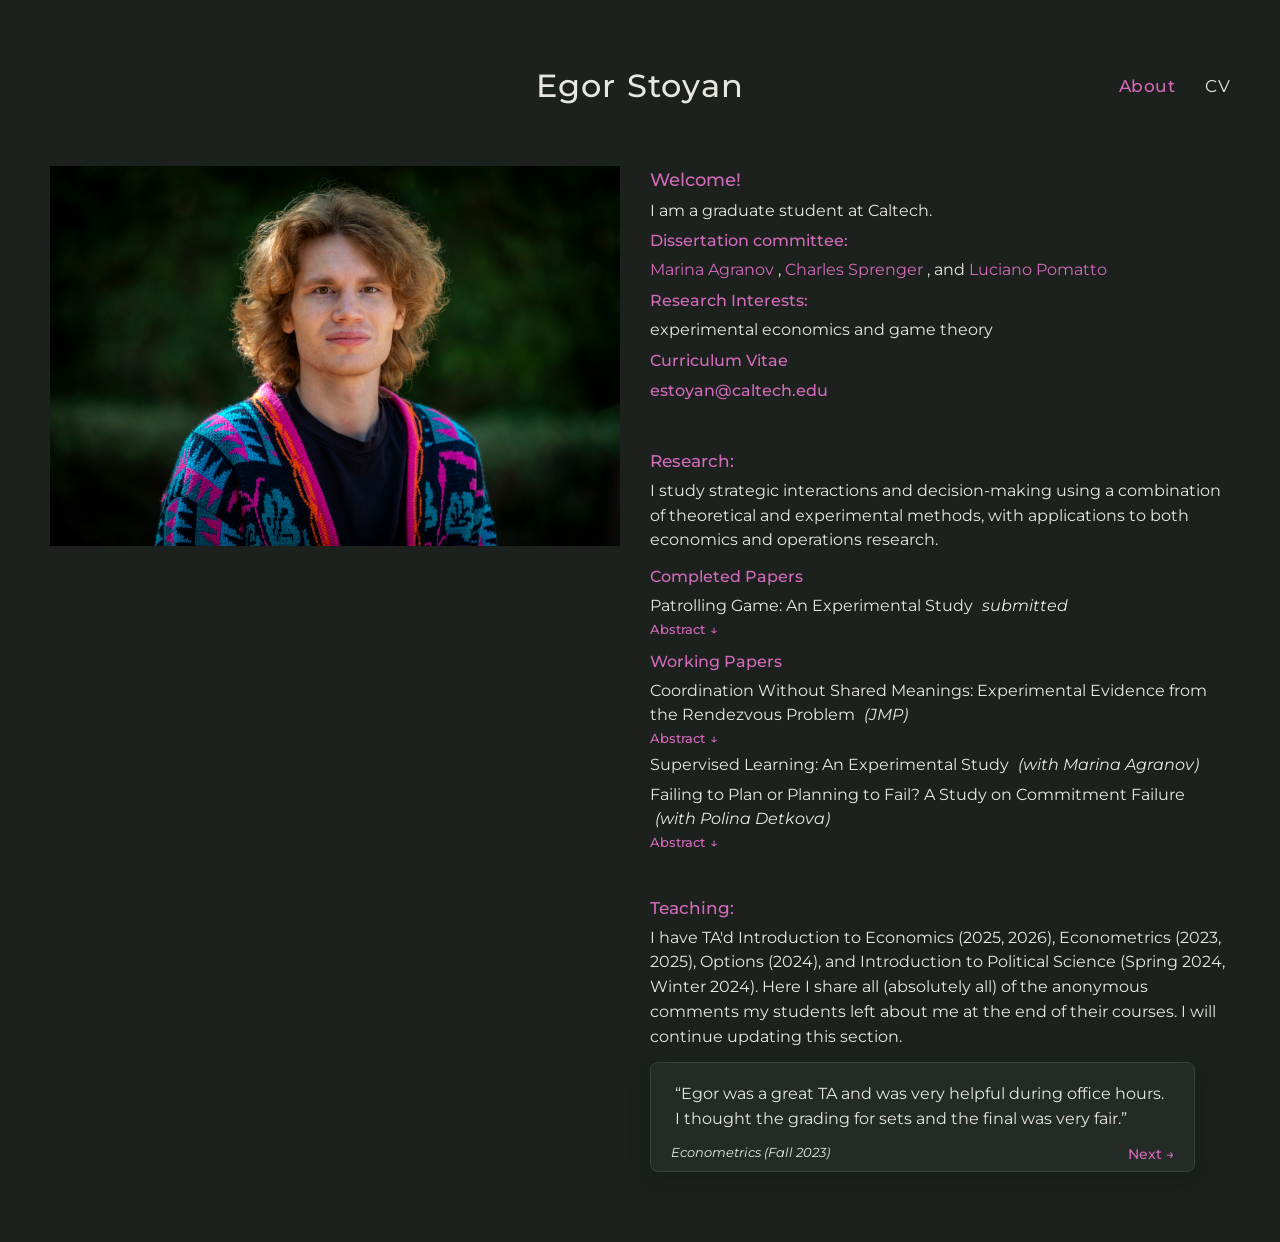
==== commit 61565f44: "Update website" ====
--- a/index.html
+++ b/index.html
@@ -167,15 +167,61 @@
                         Completed Papers
                     </p>
 
-                    <div class="paper">
-
-                        <span class="paper-title">
-                            Patrolling Game: An Experimental Study
-                        </span>
-
-                        <span class="paper-note">
-                            submitted
-                        </span>
+
+                    <!-- =========================
+                         PATROLLING GAME
+                         ========================= -->
+
+                    <div class="paper-entry">
+
+                        <div class="paper">
+
+                            <span class="paper-title">
+                                Patrolling Game: An Experimental Study
+                            </span>
+
+                            <span class="paper-note">
+                                submitted
+                            </span>
+
+                        </div>
+
+                        <button
+                            class="abstract-toggle"
+                            type="button"
+                            data-target="abstract-patrolling"
+                            aria-expanded="false">
+                            Abstract <span class="abstract-arrow">↓</span>
+                        </button>
+
+                        <div
+                            class="abstract-box"
+                            id="abstract-patrolling"
+                            hidden>
+
+                            <p>
+                                This article studies defense strategies for protecting objects of interest
+                                when Attackers exhibit behavioral biases commonly documented in behavioral
+                                economics. To this end, I conduct a lab experiment in which participants
+                                play the Patrolling Game to capture the main trade-offs in the strategic
+                                interaction between Patroller and Attacker. The data, together with
+                                structural analysis, allow me to determine the extent to which Attackers
+                                exhibit behavioral biases and to test the effectiveness of differing defense
+                                strategies. Three key findings emerge: first, defense strategies exploiting
+                                the estimated irrationality of the Attackers improve patrolling effectiveness
+                                by up to 10%; second, such strategies remain optimal even when the Attacker
+                                is perfectly rational; and third, participants tasked with designing defense
+                                strategies fail to adopt such strategies even after ample experience.
+                            </p>
+
+                            <button
+                                class="abstract-hide"
+                                type="button"
+                                data-target="abstract-patrolling">
+                                Hide abstract ↑
+                            </button>
+
+                        </div>
 
                     </div>
 
@@ -185,41 +231,139 @@
                     </p>
 
 
-                    <div class="paper">
-
-                        <span class="paper-title">
-                            Coordination Without Shared Meanings: Experimental Evidence from the Rendezvous Problem
-                        </span>
-
-                        <span class="paper-note">
-                            (JMP)
-                        </span>
+                    <!-- =========================
+                         COORDINATION
+                         ========================= -->
+
+                    <div class="paper-entry">
+
+                        <div class="paper">
+
+                            <span class="paper-title">
+                                Coordination Without Shared Meanings: Experimental Evidence from the Rendezvous Problem
+                            </span>
+
+                            <span class="paper-note">
+                                (JMP)
+                            </span>
+
+                        </div>
+
+                        <button
+                            class="abstract-toggle"
+                            type="button"
+                            data-target="abstract-coordination"
+                            aria-expanded="false">
+                            Abstract <span class="abstract-arrow">↓</span>
+                        </button>
+
+                        <div
+                            class="abstract-box"
+                            id="abstract-coordination"
+                            hidden>
+
+                            <p>
+                                This paper studies coordination when people do not share common meanings.
+                                We conduct a laboratory experiment that varies the extent of shared meaning
+                                and the information participants have about their partners' actions. Three
+                                main findings emerge. First, without shared meanings or observable actions,
+                                coordination is no better than under random choice, whereas either shared
+                                meanings or observable actions substantially improve coordination. Second,
+                                poor coordination is associated with participants' tendency to pursue
+                                role-dependent equilibria, which require asymmetric roles to be assigned
+                                without prior agreement. Third, information acquired through a shared
+                                history facilitates substantially better coordination than the same
+                                information provided without such a history. These findings illustrate both
+                                why coordination can fail in the absence of shared meanings and how shared
+                                experience can help overcome this problem.
+                            </p>
+
+                            <button
+                                class="abstract-hide"
+                                type="button"
+                                data-target="abstract-coordination">
+                                Hide abstract ↑
+                            </button>
+
+                        </div>
 
                     </div>
 
 
-                    <div class="paper">
-
-                        <span class="paper-title">
-                            Supervised Learning: An Experimental Study
-                        </span>
-
-                        <span class="paper-note">
-                            (with Marina Agranov)
-                        </span>
+                    <!-- =========================
+                         SUPERVISED LEARNING
+                         ========================= -->
+
+                    <div class="paper-entry">
+
+                        <div class="paper">
+
+                            <span class="paper-title">
+                                Supervised Learning: An Experimental Study
+                            </span>
+
+                            <span class="paper-note">
+                                (with Marina Agranov)
+                            </span>
+
+                        </div>
 
                     </div>
 
 
-                    <div class="paper">
-
-                        <span class="paper-title">
-                            Failing to Plan or Planning to Fail? A Study on Commitment Failure
-                        </span>
-
-                        <span class="paper-note">
-                            (with Polina Detkova)
-                        </span>
+                    <!-- =========================
+                         COMMITMENT FAILURE
+                         ========================= -->
+
+                    <div class="paper-entry">
+
+                        <div class="paper">
+
+                            <span class="paper-title">
+                                Failing to Plan or Planning to Fail? A Study on Commitment Failure
+                            </span>
+
+                            <span class="paper-note">
+                                (with Polina Detkova)
+                            </span>
+
+                        </div>
+
+                        <button
+                            class="abstract-toggle"
+                            type="button"
+                            data-target="abstract-commitment"
+                            aria-expanded="false">
+                            Abstract <span class="abstract-arrow">↓</span>
+                        </button>
+
+                        <div
+                            class="abstract-box"
+                            id="abstract-commitment"
+                            hidden>
+
+                            <p>
+                                Studies on commitment products report high failure rates. These rates are
+                                concerning as failures leave individuals worse off than if they had not
+                                taken the contract. We explore whether some failures are planned, with
+                                individuals expecting future uncertainty to make it sometimes optimal to
+                                fail. We term this planning for the possibility of failure, which differs
+                                from failing to plan (mistakes made when taking contracts). We run a new
+                                controlled laboratory experiment to identify planning patterns. According
+                                to our estimates, more than a third of total commitment take-up reflects
+                                them. This result suggests that planning for the possibility of failure is
+                                widespread, so high failure rates do not necessarily stem from mistakes,
+                                and they alone cannot undermine the use of commitment contracts.
+                            </p>
+
+                            <button
+                                class="abstract-hide"
+                                type="button"
+                                data-target="abstract-commitment">
+                                Hide abstract ↑
+                            </button>
+
+                        </div>
 
                     </div>
 
@@ -298,6 +442,26 @@
             {
                 quote: "when taking points off on an assignment, maybe explain why you are taking points off rather just doing it.",
                 course: "Introduction to Economics (Winter 2025)"
+            },
+
+            {
+                quote: "Egor was super patient and helpful! He also explained concepts very well and made sure we understood the underlying concepts.",
+                course: "Introduction to Economics (Winter 2025)"
+            },
+
+            {
+                quote: "Office hours were helpful and well-run.",
+                course: "Introduction to Economics (Winter 2025)"
+            },
+
+            {
+                quote: "I liked how helpful this ta was, because he gave us efficient feedback and checked our values to make sure we were right.",
+                course: "Introduction to Economics (Winter 2026)"
+            },
+
+            {
+                quote: "He was very helpful at graphically explaining concepts, graded in a very timely manner, and was very encouraging to student learning.",
+                course: "Introduction to Economics (Winter 2026)"
             }
 
         ];
@@ -388,6 +552,93 @@
 
         });
 
+
+        /* =========================
+           ABSTRACT TOGGLES
+           ========================= */
+
+        const abstractToggles =
+            document.querySelectorAll(".abstract-toggle");
+
+        const abstractHideButtons =
+            document.querySelectorAll(".abstract-hide");
+
+
+        function openAbstract(button) {
+
+            const targetId =
+                button.dataset.target;
+
+            const abstractBox =
+                document.getElementById(targetId);
+
+            abstractBox.hidden = false;
+
+            button.setAttribute(
+                "aria-expanded",
+                "true"
+            );
+
+        }
+
+
+        function closeAbstract(targetId) {
+
+            const abstractBox =
+                document.getElementById(targetId);
+
+            const toggleButton =
+                document.querySelector(
+                    '.abstract-toggle[data-target="' + targetId + '"]'
+                );
+
+            abstractBox.hidden = true;
+
+            toggleButton.setAttribute(
+                "aria-expanded",
+                "false"
+            );
+
+        }
+
+
+        abstractToggles.forEach(function (button) {
+
+            button.addEventListener("click", function () {
+
+                const targetId =
+                    button.dataset.target;
+
+                const abstractBox =
+                    document.getElementById(targetId);
+
+                if (abstractBox.hidden) {
+
+                    openAbstract(button);
+
+                } else {
+
+                    closeAbstract(targetId);
+
+                }
+
+            });
+
+        });
+
+
+        abstractHideButtons.forEach(function (button) {
+
+            button.addEventListener("click", function () {
+
+                closeAbstract(
+                    button.dataset.target
+                );
+
+            });
+
+        });
+
     </script>
 
 </body>
--- a/css/styles.css
+++ b/css/styles.css
@@ -709,6 +709,145 @@
    PHONES
    ========================================================= */
 
+/* =========================
+   ABSTRACTS
+   ========================= */
+
+.paper-entry {
+    margin-bottom: var(--item-gap);
+}
+
+.paper-entry .paper {
+    margin-bottom: 0;
+}
+
+
+/* Abstract toggle */
+
+.abstract-toggle {
+    display: inline-flex;
+    align-items: center;
+    gap: 5px;
+
+    margin: 3px 0 0 0;
+    padding: 0;
+
+    border: none;
+    outline: none;
+    background: none;
+
+    color: var(--accent);
+
+    font-family: 'Montserrat', sans-serif;
+    font-size: 0.84em;
+    font-weight: 500;
+
+    cursor: pointer;
+
+    transition: color 0.2s ease;
+}
+
+.abstract-toggle:hover {
+    color: #ffffff;
+}
+
+.abstract-toggle:focus-visible {
+    text-decoration: underline;
+}
+
+
+/* Arrow */
+
+.abstract-arrow {
+    display: inline-block;
+
+    transition: transform 0.25s ease;
+}
+
+.abstract-toggle[aria-expanded="true"] .abstract-arrow {
+    transform: rotate(180deg);
+}
+
+
+/* Abstract box */
+
+.abstract-box {
+    margin-top: 10px;
+    margin-bottom: 14px;
+
+    padding: 18px 20px 14px 20px;
+
+    background-color: #242a26;
+
+    border-left: 2px solid var(--accent);
+    border-radius: 0 7px 7px 0;
+
+    box-sizing: border-box;
+}
+
+.abstract-box[hidden] {
+    display: none;
+}
+
+.abstract-box p {
+    margin: 0;
+
+    color: #e9e7e2;
+
+    font-size: 0.92em;
+    line-height: 1.65;
+}
+
+
+/* Hide abstract */
+
+.abstract-hide {
+    display: flex;
+    align-items: center;
+
+    margin: 13px 0 0 auto;
+    padding: 0;
+
+    border: none;
+    outline: none;
+    background: none;
+
+    color: var(--accent);
+
+    font-family: 'Montserrat', sans-serif;
+    font-size: 0.82em;
+    font-weight: 500;
+
+    cursor: pointer;
+
+    transition: color 0.2s ease;
+}
+
+.abstract-hide:hover {
+    color: #ffffff;
+}
+
+.abstract-hide:focus-visible {
+    text-decoration: underline;
+}
+
+
+/* Mobile */
+
+@media (max-width: 600px) {
+
+    .abstract-box {
+        padding: 15px 16px 13px 16px;
+    }
+
+    .abstract-box p {
+        font-size: 0.9em;
+        line-height: 1.6;
+    }
+
+}
+
+
 @media (max-width: 600px) {
 
     :root {
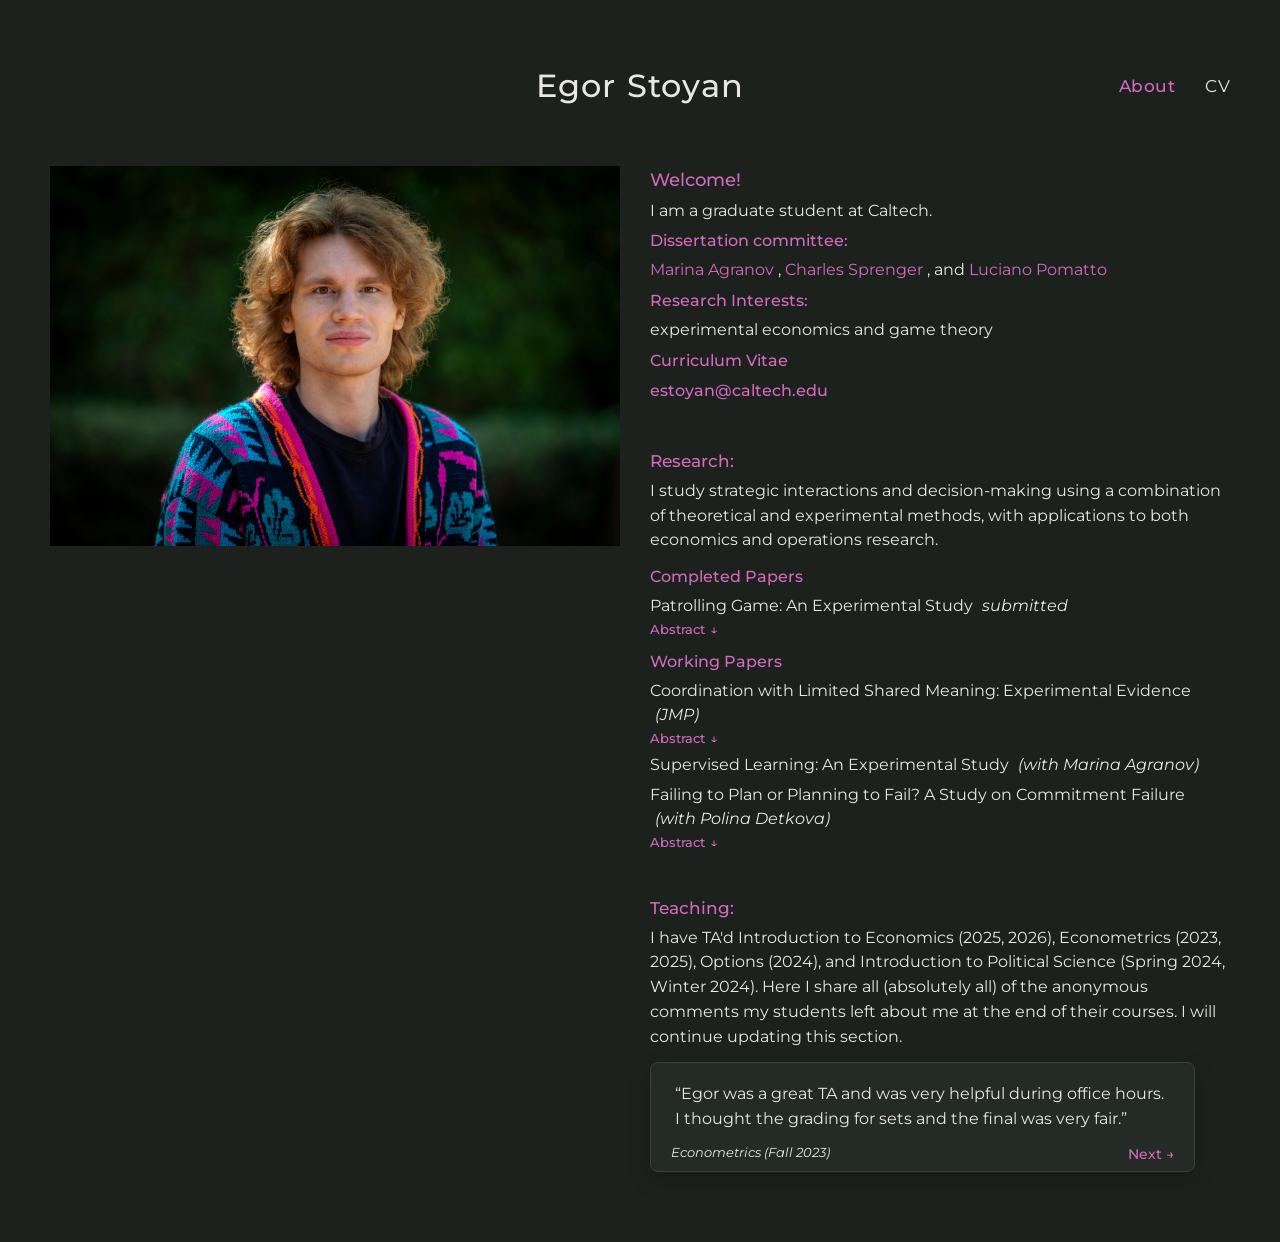
==== commit d4174e68: "Update CV and job market paper" ====
--- a/index.html
+++ b/index.html
@@ -240,7 +240,7 @@
                         <div class="paper">
 
                             <span class="paper-title">
-                                Coordination Without Shared Meanings: Experimental Evidence from the Rendezvous Problem
+                                Coordination with Limited Shared Meaning: Experimental Evidence
                             </span>
 
                             <span class="paper-note">
@@ -263,19 +263,7 @@
                             hidden>
 
                             <p>
-                                This paper studies coordination when people do not share common meanings.
-                                We conduct a laboratory experiment that varies the extent of shared meaning
-                                and the information participants have about their partners' actions. Three
-                                main findings emerge. First, without shared meanings or observable actions,
-                                coordination is no better than under random choice, whereas either shared
-                                meanings or observable actions substantially improve coordination. Second,
-                                poor coordination is associated with participants' tendency to pursue
-                                role-dependent equilibria, which require asymmetric roles to be assigned
-                                without prior agreement. Third, information acquired through a shared
-                                history facilitates substantially better coordination than the same
-                                information provided without such a history. These findings illustrate both
-                                why coordination can fail in the absence of shared meanings and how shared
-                                experience can help overcome this problem.
+                                How do people coordinate when they do not know which combinations of actions lead to success? We conduct a laboratory experiment in which pairs of participants try to connect by choosing among three telephones. We vary participants’ knowledge of the telephone connections and whether they can observe their partner’s past choices. First, when connections are unknown and past choices are unobserved, coordination is close to the independent random choice benchmark. Second, poor coordination arises in part because participants pursue role-dependent equilibria, which require asymmetric roles to be assigned without prior agreement. Third, knowing the connections or observing past choices improves coordination. Fourth, information acquired through a shared history improves coordination substantially more than the same information provided without a shared history. The findings suggest that participants attempt to coordinate by adopting complementary roles without first agreeing on who takes which role, contributing to poor coordination. The findings also suggest that a shared history can help participants coordinate.
                             </p>
 
                             <button
